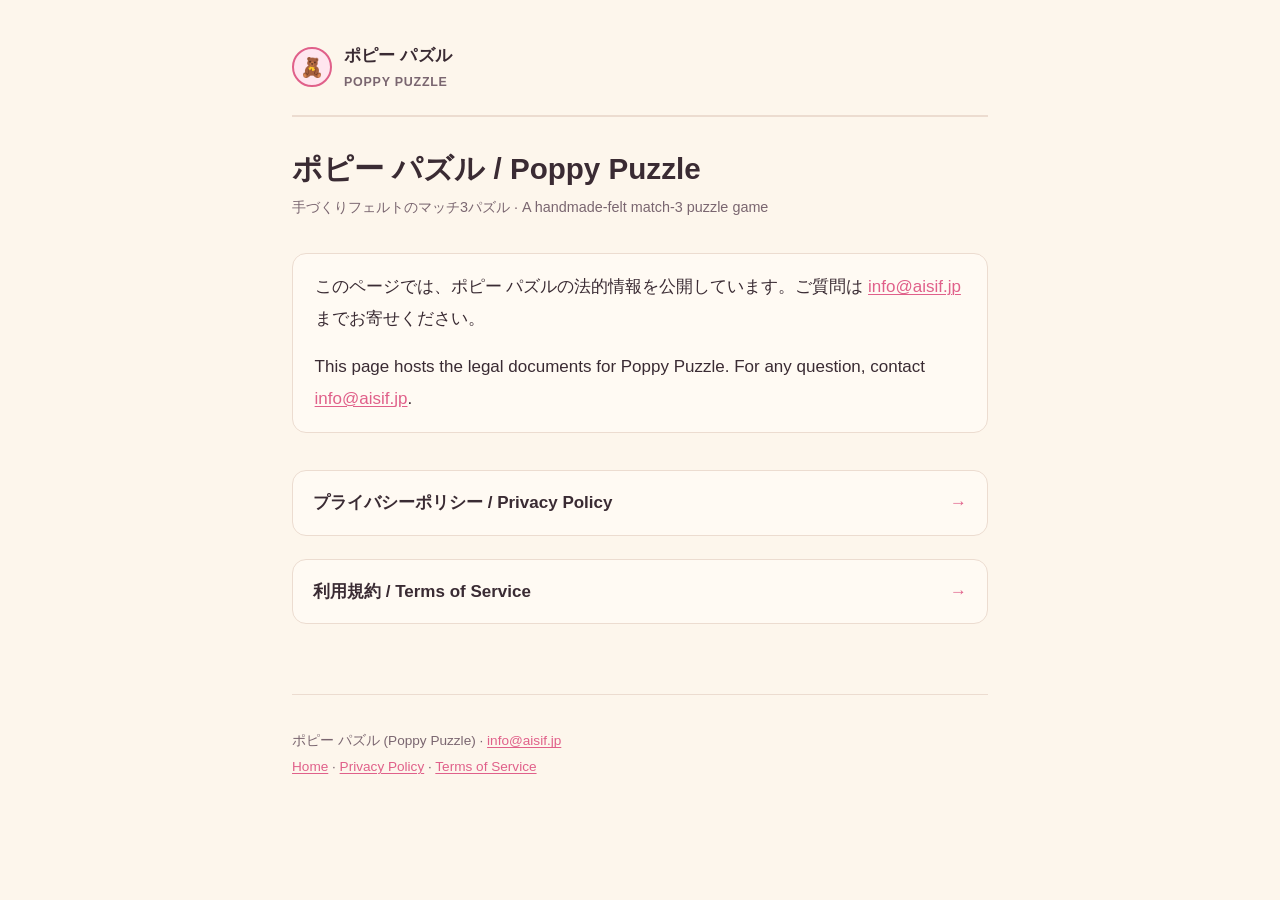
==== index.html @ b0c6ab4a "Legal pages for ポピー パズル (Poppy Puzzle): privacy policy + terms of service" ====
<!doctype html>
<html lang="ja">
<head>
<meta charset="utf-8">
<meta name="viewport" content="width=device-width, initial-scale=1">
<title>ポピー パズル — ポピー パズル / Poppy Puzzle</title>
<link rel="stylesheet" href="./style.css">
</head>
<body>
<div class="wrap">
<header class="site">
  <div class="mark">🧸</div>
  <div class="name">ポピー パズル<small>Poppy Puzzle</small></div>
</header>
<h1>ポピー パズル / Poppy Puzzle</h1>
<p class="updated">手づくりフェルトのマッチ3パズル · A handmade-felt match-3 puzzle game</p>
<div class="card">
  <p>このページでは、ポピー パズルの法的情報を公開しています。ご質問は <a href="mailto:info@aisif.jp">info@aisif.jp</a> までお寄せください。</p>
  <p>This page hosts the legal documents for Poppy Puzzle. For any question, contact <a href="mailto:info@aisif.jp">info@aisif.jp</a>.</p>
</div>
<ul class="docs">
  <li><a href="./privacy-policy.html">プライバシーポリシー / Privacy Policy</a></li>
  <li><a href="./terms-of-service.html">利用規約 / Terms of Service</a></li>
</ul>
<footer class="site">
  <p>ポピー パズル (Poppy Puzzle) · <a href="mailto:info@aisif.jp">info@aisif.jp</a><br>
  <a href="./">Home</a> · <a href="./privacy-policy.html">Privacy Policy</a> · <a href="./terms-of-service.html">Terms of Service</a></p>
</footer>
</div>
</body>
</html>
---- style.css ----
:root {
  --ink: #3a2b33;
  --ink-dim: #7a6670;
  --cream: #fdf6ec;
  --card: #fffaf3;
  --rose: #e0608a;
  --rose-soft: #ffe6ef;
  --line: #ecdcd0;
}
@media (prefers-color-scheme: dark) {
  :root {
    --ink: #f2e7ea;
    --ink-dim: #b9a5ad;
    --cream: #221a1f;
    --card: #2c222a;
    --rose: #ff9dbd;
    --rose-soft: #3a2830;
    --line: #43343d;
  }
}
* { box-sizing: border-box; }
html { -webkit-text-size-adjust: 100%; }
body {
  margin: 0;
  background: var(--cream);
  color: var(--ink);
  font-family: -apple-system, BlinkMacSystemFont, "Hiragino Sans", "Noto Sans JP", "Segoe UI", sans-serif;
  line-height: 1.85;
  font-size: 17px;
}
.wrap { max-width: 46rem; margin: 0 auto; padding: 2.5rem 1.25rem 5rem; }
header.site {
  display: flex; align-items: center; gap: .75rem;
  padding-bottom: 1.25rem; margin-bottom: 2rem;
  border-bottom: 2px solid var(--line);
}
header.site .mark {
  width: 2.5rem; height: 2.5rem; border-radius: 50%;
  background: var(--rose-soft); border: 2px solid var(--rose);
  display: grid; place-items: center; font-size: 1.2rem;
}
header.site .name { font-weight: 800; letter-spacing: .01em; }
header.site .name small { display: block; font-weight: 600; color: var(--ink-dim); font-size: .78rem; letter-spacing: .06em; text-transform: uppercase; }
h1 { font-size: 1.85rem; line-height: 1.35; margin: 0 0 .35rem; text-wrap: balance; }
h2 {
  font-size: 1.18rem; margin: 2.75rem 0 .6rem; padding-top: 1.1rem;
  border-top: 1px solid var(--line); text-wrap: balance;
}
h3 { font-size: 1rem; margin: 1.6rem 0 .4rem; color: var(--rose); }
.updated { color: var(--ink-dim); font-size: .9rem; margin: 0 0 2rem; }
ul { padding-left: 1.25rem; }
li { margin: .35rem 0; }
a { color: var(--rose); text-decoration-thickness: 1px; text-underline-offset: 2px; }
code { background: var(--rose-soft); padding: .1em .35em; border-radius: 4px; font-size: .9em; }
.card {
  background: var(--card); border: 1px solid var(--line);
  border-radius: 14px; padding: 1.1rem 1.35rem; margin: 1.5rem 0;
}
.card p:first-child { margin-top: 0; }
.card p:last-child { margin-bottom: 0; }
.lang-nav { display: flex; gap: .5rem; margin: 0 0 2rem; flex-wrap: wrap; }
.lang-nav a {
  padding: .4rem .9rem; border-radius: 999px; text-decoration: none;
  border: 1px solid var(--line); background: var(--card);
  font-size: .88rem; font-weight: 700; color: var(--ink-dim);
}
.lang-nav a[aria-current="true"] { background: var(--rose); border-color: var(--rose); color: #fff; }
.docs { list-style: none; padding: 0; margin: 2rem 0 0; display: grid; gap: .75rem; }
.docs a {
  display: flex; justify-content: space-between; align-items: center; gap: 1rem;
  padding: 1rem 1.25rem; border-radius: 14px; text-decoration: none;
  background: var(--card); border: 1px solid var(--line); color: var(--ink); font-weight: 700;
}
.docs a::after { content: "→"; color: var(--rose); }
footer.site {
  margin-top: 4rem; padding-top: 1.25rem; border-top: 1px solid var(--line);
  color: var(--ink-dim); font-size: .85rem;
}
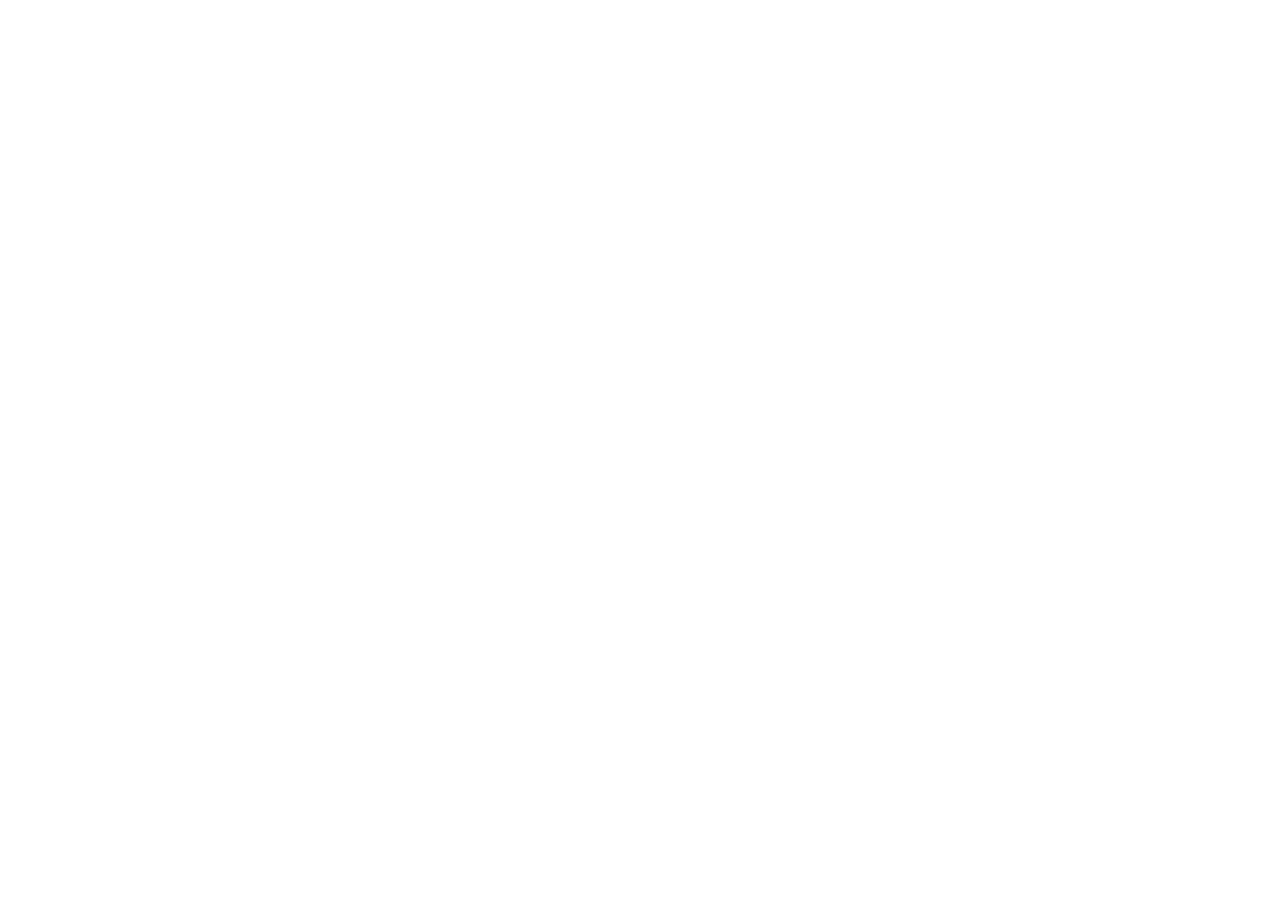
==== commit f1a21a53: "Move to https://aftw.ltd (合同会社AFTW)" ====
--- a/index.html
+++ b/index.html
@@ -3,29 +3,14 @@
 <head>
 <meta charset="utf-8">
 <meta name="viewport" content="width=device-width, initial-scale=1">
-<title>ポピー パズル — ポピー パズル / Poppy Puzzle</title>
-<link rel="stylesheet" href="./style.css">
+<meta name="robots" content="noindex">
+<meta http-equiv="refresh" content="0; url=https://aftw.ltd/apps/poppy-puzzle/">
+<link rel="canonical" href="https://aftw.ltd/apps/poppy-puzzle/">
+<title>移転しました / Moved — ポピー パズル / Poppy Puzzle</title>
 </head>
 <body>
-<div class="wrap">
-<header class="site">
-  <div class="mark">🧸</div>
-  <div class="name">ポピー パズル<small>Poppy Puzzle</small></div>
-</header>
-<h1>ポピー パズル / Poppy Puzzle</h1>
-<p class="updated">手づくりフェルトのマッチ3パズル · A handmade-felt match-3 puzzle game</p>
-<div class="card">
-  <p>このページでは、ポピー パズルの法的情報を公開しています。ご質問は <a href="mailto:info@aisif.jp">info@aisif.jp</a> までお寄せください。</p>
-  <p>This page hosts the legal documents for Poppy Puzzle. For any question, contact <a href="mailto:info@aisif.jp">info@aisif.jp</a>.</p>
-</div>
-<ul class="docs">
-  <li><a href="./privacy-policy.html">プライバシーポリシー / Privacy Policy</a></li>
-  <li><a href="./terms-of-service.html">利用規約 / Terms of Service</a></li>
-</ul>
-<footer class="site">
-  <p>ポピー パズル (Poppy Puzzle) · <a href="mailto:info@aisif.jp">info@aisif.jp</a><br>
-  <a href="./">Home</a> · <a href="./privacy-policy.html">Privacy Policy</a> · <a href="./terms-of-service.html">Terms of Service</a></p>
-</footer>
-</div>
+<p>このページは移転しました。<a href="https://aftw.ltd/apps/poppy-puzzle/">https://aftw.ltd/apps/poppy-puzzle/</a></p>
+<p>This page has moved to <a href="https://aftw.ltd/apps/poppy-puzzle/">https://aftw.ltd/apps/poppy-puzzle/</a>.</p>
+<p>ポピー パズル / Poppy Puzzle — 合同会社AFTW (AFTW LLC)</p>
 </body>
 </html>
